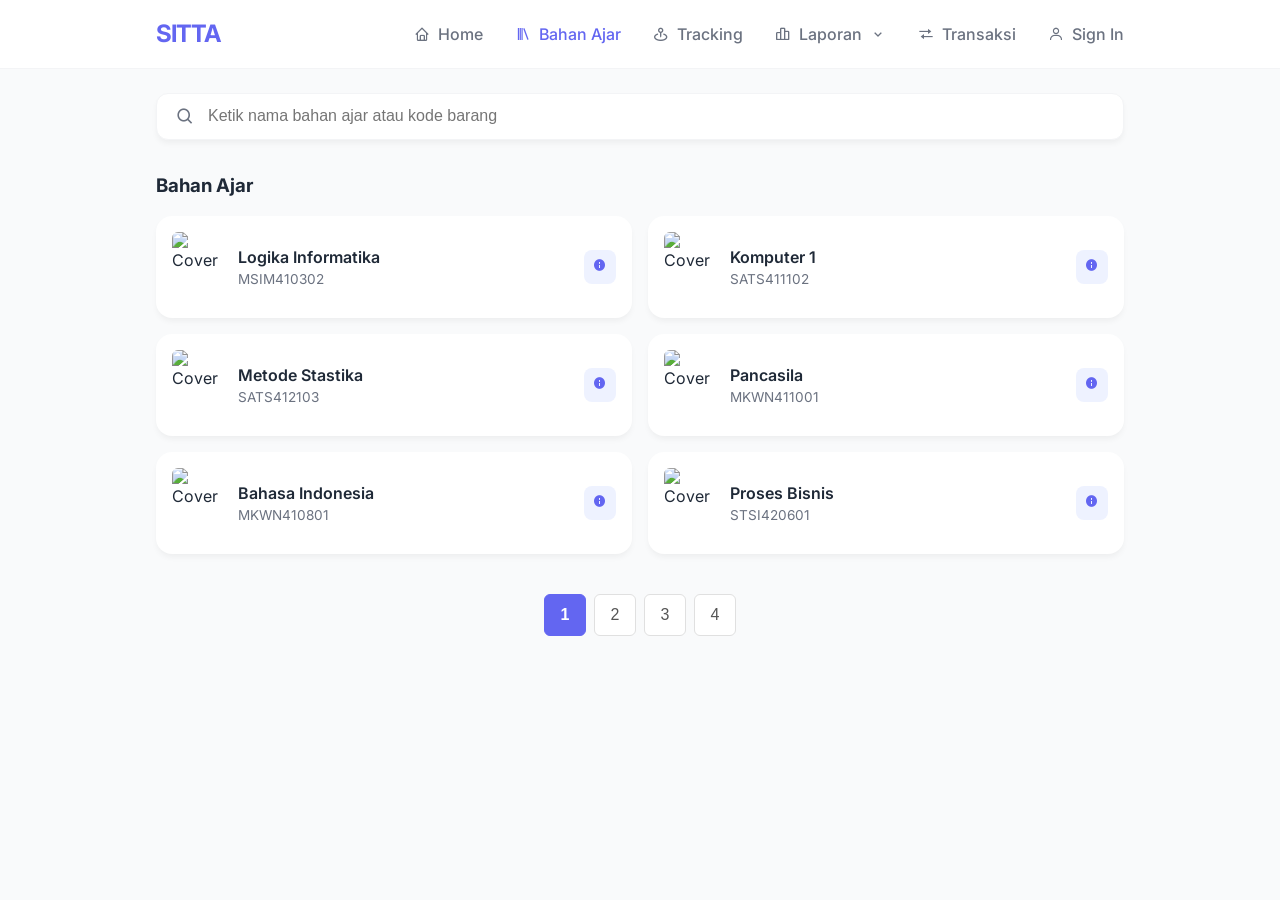
==== bahan-ajar.html @ e53c3ede "feat : dashboard tambah image dan fitur lainnya" ====
<!DOCTYPE html>
<html lang="en">

<head>
    <meta charset="UTF-8">
    <meta name="viewport" content="width=device-width, initial-scale=1.0">
    <title class="title">SITTA</title>
    <link rel="stylesheet" href="css/dashboard.css">
    <link rel="stylesheet" href="css/toast.css">
    <link href="https://fonts.googleapis.com/css2?family=Inter:wght@400;500;600;700&display=swap" rel="stylesheet">
    <link href='https://unpkg.com/boxicons@2.1.4/css/boxicons.min.css' rel='stylesheet'>
    <link rel="icon" href="data:;base64,iVBORw0KGgo=">
</head>

<body>

    <!-- HEADER -->
    <header class="main-header">
        <nav class="container nav-wrapper">
            <div class="logo">
                <h1>SITTA</h1>
            </div>
            <ul class="nav-menu" id="nav-menu">
                <li>
                    <a href="index.html" class="nav-link">
                        <i class="bx bx-home"></i><span>Home</span>
                    </a>
                </li>
                <li>
                    <a href="bahan-ajar.html" class="nav-link">
                        <i class="bx bx-library"></i><span>Bahan Ajar</span>
                    </a>
                </li>
                <li>
                    <a href="#" class="nav-link">
                        <i class="bx bx-map-pin"></i><span>Tracking</span>
                    </a>
                </li>
                <li class="dropdown-wrapper">
                    <a href="#" class="nav-link">
                        <i class='bx bx-bar-chart-alt-2'></i>
                        Laporan <i class='bx bx-chevron-down'></i>
                    </a>
                    <div class="dropdown-box">
                        <a href="#">Monitoring Progress DO Bahan Ajar</a>
                        <a href="#">Rekap Bahan Ajar</a>
                    </div>
                </li>
                <li>
                    <a href="#" class="nav-link">
                        <i class="bx bx-transfer"></i><span>Transaksi</span>
                    </a>
                </li>
                <li>
                    <a href="login.html" class="nav-link hidden log-in">
                        <i class="bx bx-user"></i><span>Sign In</span>
                    </a>
                    <a href="#" onclick="logout(event)" class="nav-link hidden log-out">
                        <i class="bx bx-power-off"></i><span>Logout</span>
                    </a>
                </li>
            </ul>

            <div class="nav-actions">
                <button class="icon-btn hidden log-in" onclick="sign(event)"><i class='bx bx-user-circle'></i></button>
                <button class="icon-btn hidden log-out" onclick="logout(event)"><i class='bx bx-power-off'></i></button>
            </div>
        </nav>
    </header>
    <!-- END HEADER -->

    <!-- CONTENT -->
    <main class="container">


        <section class="search-section">
            <div class="search-wrapper">
                <i class="bx bx-search"></i>
                <input type="text" onkeyup="cariData(this.value)" placeholder="Ketik nama bahan ajar atau kode barang">
            </div>
        </section>



        <section class="list-section">
            <div class="section-header">
                <h3>Bahan Ajar</h3>
            </div>
            <div class="book-list bahan-ajar-latest">

            </div>


            <div id="pagination-controls" class="pagination-flex">

            </div>
        </section>
    </main>
    <!-- END CONTENT -->

    <nav class="mobile-bottom-nav">
        <a href="index.html" class="nav-item">
            <i class='bx bx-home'></i>
            <span>Home</span>
        </a>
        <a href="bahan-ajar.html" class="nav-item">
            <i class='bx bx-library'></i>
            <span>Bahan Ajar</span>
        </a>
        <a href="#" class="nav-item">
            <i class='bx bx-map-pin'></i>
            <span>Tracking</span>
        </a>
        <a href="javascript:void(0)" class="nav-item" onclick="toggleLaporanMenu()">
            <i class='bx bx-line-chart'></i>
            <span>Laporan</span>
        </a>
        <a href="#" class="nav-item">
            <i class='bx bx-transfer'></i>
            <span>Transaksi</span>
        </a>
    </nav>

    <div class="mobile-overlay" id="laporan-overlay">
        <div class="overlay-content">
            <div class="overlay-body">
                <a href="#"><i class='bx bx-search-alt'></i> Monitoring Progress DO</a>
                <a href="#"><i class='bx bx-file'></i> Rekap Bahan Ajar</a>
            </div>
        </div>
    </div>


    <div class="toast-container" id="toastContainer">

    </div>

    <script src="js/data.js"></script>
    <script src="js/database.js"></script>
    <script src="js/script.js"></script>
    <script src="js/stok.js"></script>


</body>

</html>
---- css/dashboard.css ----
:root {
    --primary-color: #6366f1;
    --primary-light: #eef2ff;
    --text-main: #1f2937;
    --text-muted: #6b7280;
    --bg-body: #f9fafb;
    --bg-card: #ffffff;
    --border-color: #f3f4f6;
    --shadow: 0 4px 6px -1px rgba(0, 0, 0, 0.05);
}

* {
    margin: 0;
    padding: 0;
    box-sizing: border-box;
}

body {
    font-family: 'Inter', sans-serif;
    background-color: var(--bg-body);
    color: var(--text-main);
    line-height: 1.5;
    padding-bottom: 80px; 
}

.container {
    max-width: 1000px;
    margin: 0 auto;
    padding: 0 1.5rem;
}

main.container {
    margin-top: 2rem; 
    margin-bottom: 5rem; 
    display: block; 
}

.main-header {
    background: var(--bg-card);
    padding: 1rem 0;
    position: sticky;
    top: 0;
    z-index: 100;
    border-bottom: 1px solid var(--border-color);
}

.nav-wrapper {
    display: flex;
    justify-content: space-between;
    align-items: center;
}

.logo h1 {
    font-size: 1.5rem;
    font-weight: 700;
    color: var(--primary-color);
    letter-spacing: -1px;
}

.nav-menu {
    display: none;
    list-style: none;
    gap: 2rem;
}

.hidden {
    display: none !important;
}

.nav-link {
    text-decoration: none;
    color: var(--text-muted);
    font-weight: 500;
    display: flex;
    align-items: center;
    gap: 0.5rem;
    transition: color 0.3s;
}

.nav-link.active, .nav-link:hover {
    color: var(--primary-color);
}

.nav-actions {
    display: flex;
    gap: 0.5rem;
}

.icon-btn, .mobile-toggle {
    background: none;
    border: none;
    font-size: 1.5rem;
    color: var(--text-main);
    cursor: pointer;
    padding: 0.5rem;
}

.content-area {
    padding-top: 2rem;
}

.welcome-section h2 {
    font-size: 1.75rem;
    font-weight: 700;
    text-transform: capitalize;
}

.welcome-section p {
    color: var(--text-muted);
}

.search-section {
    margin: 1.5rem 0;
}

.search-wrapper {
    background: var(--bg-card);
    border: 1px solid var(--border-color);
    padding: 0.8rem 1.2rem;
    border-radius: 12px;
    display: flex;
    align-items: center;
    gap: 0.8rem;
    box-shadow: var(--shadow);
}

.search-wrapper input {
    border: none;
    outline: none;
    flex: 1;
    font-size: 1rem;
}

.search-wrapper i {
    color: var(--text-muted);
    font-size: 1.2rem;
}

.book-horizontal-scroll {
    display: flex;
    overflow-x: auto;
    gap: 1.5rem;
    padding: 1rem 0;
    scrollbar-width: none; 
}

.book-horizontal-scroll::-webkit-scrollbar {
    display: none; 
}

.book-card-vertical {
    min-width: 140px;
}

.book-cover {
    width: 140px;
    height: 200px;
    border-radius: 12px;
    margin-bottom: 0.8rem;
    overflow: hidden;
    box-shadow: var(--shadow);
}

.book-cover img {
    width: 100%;
    height: 100%;
    object-fit: cover;
}

.book-card-vertical h4 {
    font-size: 0.9rem;
    font-weight: 600;
    white-space: nowrap;
    overflow: hidden;
    text-overflow: ellipsis;
}

.section-header {
    display: flex;
    justify-content: space-between;
    align-items: center;
    margin-top: 2rem;
    margin-bottom: 1rem;
}

.book-list {
    display: flex;
    flex-direction: column;
    gap: 1rem;
}

.book-item {
    background: var(--bg-card);
    padding: 1rem;
    border-radius: 16px;
    display: flex;
    align-items: center;
    gap: 1rem;
    box-shadow: var(--shadow);
}

.thumb {
    width: 50px;
    height: 70px;
    border-radius: 6px;
    object-fit: cover;
}

.book-info {
    flex: 1;
}

.book-info h5 {
    font-size: 1rem;
    font-weight: 600;
}

.book-info p {
    font-size: 0.85rem;
    color: var(--text-muted);
}

.btn-click {
    background: var(--primary-light);
    color: var(--primary-color);
    border: none;
    padding: 0.6rem;
    border-radius: 8px;
    cursor: pointer;
}

.mobile-bottom-nav {
    position: fixed;
    bottom: 0;
    left: 0;
    right: 0;
    background: var(--bg-card);
    display: flex;
    justify-content: space-around;
    padding: 0.8rem 0.5rem;
    border-top: 1px solid var(--border-color);
    z-index: 1000;
}

.nav-item {
    text-decoration: none;
    color: var(--text-muted);
    display: flex;
    flex-direction: column;
    align-items: center;
    font-size: 0.7rem;
    gap: 4px;
}

.nav-item i {
    font-size: 1.4rem;
}

.nav-item.active {
    color: var(--primary-color);
}

.text-btn {
    background: var(--primary-light); 
    color: var(--primary-color);   
    border: none;
    padding: 6px 14px;
    border-radius: 20px;            
    font-size: 0.85rem;
    font-weight: 600;
    cursor: pointer;
    transition: all 0.3s ease;
    display: flex;
    align-items: center;
    gap: 4px;
    text-decoration: none;
}

.text-btn:hover {
    background: var(--primary-color);
    color: white;
    transform: translateY(-1px);
    box-shadow: 0 4px 12px rgba(99, 102, 241, 0.2);
}

.text-btn:active {
    transform: translateY(0);
}

.text-btn::after {
    content: '\eb72';
    font-family: 'boxicons';
    font-size: 1rem;
}

.badge-info {
    display: inline-flex;
    align-items: center;
    background: #eef2ff;
    color: #6366f1;
    padding: 4px 12px;
    border-radius: 20px;
    font-size: 0.75rem;
    font-weight: 500;
    margin-bottom: 10px;
    border: 1px solid #e0e7ff;
}



.time-display {
    display: flex;
    align-items: center;
    gap: 8px;
    color: #6b7280;
    font-size: 0.85rem;
    font-weight: 500;
}

.time-display i {
    color: #6366f1;
}


.mobile-overlay {
    position: fixed;
    top: 0;
    left: 0;
    width: 100%;
    height: 100%;
    background: rgba(0, 0, 0, 0.5);
    display: none;
    z-index: 2000;
    align-items: flex-end;
}

.mobile-overlay.show {
    display: flex;
}

.overlay-content {
    background: white;
    width: 100%;
    border-radius: 20px 20px 0 0;
    padding: 20px;
    animation: slideUp 0.3s ease-out;
}

@keyframes slideUp {
    from { transform: translateY(100%); }
    to { transform: translateY(0); }
}

.overlay-body a {
    display: flex;
    align-items: center;
    gap: 15px;
    padding: 15px;
    color: #333;
    text-decoration: none;
    border-bottom: 1px solid #f5f5f5;
}


.empty-state-container {
    width: 100%;
    padding: 60px 20px;
    display: flex;
    align-items: center;
    justify-content: center;
    border: 1px solid #f0f0f0;
    border-radius: 8px;
    background-color: #fafafa;
}

.empty-state-content {
    text-align: center;
}

.icon-wrapper {
    width: 70px;
    height: 70px;
    background-color: #f3f4f6;
    border-radius: 50%;
    display: flex;
    align-items: center;
    justify-content: center;
    margin: 0 auto 1.5rem;
}

.icon-wrapper i {
    font-size: 35px;
    color: #9ca3af;
}

.empty-state-content h3 {
    font-size: 1.1rem;
    font-weight: 500;
    color: #4b5563;
    margin-bottom: 0.5rem;
}

.empty-state-content p {
    font-size: 0.85rem;
    color: #9ca3af;
    max-width: 250px;
    margin: 0 auto;
    line-height: 1.4;
}


.pagination-flex {
    display: flex;
    justify-content: center;
    gap: 5px;
    margin: 30px 0;
    flex-wrap: wrap;
}

.pagination-flex button {
    min-width: 35px;
    height: 35px;
    padding: 0 5px;
    border: 1px solid #e0e0e0;
    background-color: #ffffff;
    border-radius: 6px;
    font-size: 14px;
    cursor: pointer;
    color: #555;
    transition: all 0.2s ease;
}

.pagination-flex button.active {
    background-color: var(--primary-color);
    color: white;
    border-color:var(--primary-color);
    font-weight: bold;
}

.detail-page {
    padding: 20px 0 100px 0; 
}

.detail-wrapper {
    background: #ffffff;
    border-radius: 24px;
    padding: 30px;
    box-shadow: 0 10px 30px rgba(93, 95, 239, 0.05);
}

.detail-header-actions {
    margin-bottom: 20px;
}

.back-btn {
    text-decoration: none;
    color: #5d5fef;
    font-weight: 600;
    display: flex;
    align-items: center;
    gap: 8px;
    transition: 0.3s;
}



.detail-main-row {
    display: flex;
    flex-direction: column-reverse;
    gap: 30px;
}

.badge-jenis {
    background: #f0f1ff;
    color: #5d5fef;
    padding: 6px 14px;
    border-radius: 8px;
    font-size: 0.75rem;
    font-weight: 700;
    letter-spacing: 1px;
}

#detail-nama {
    font-size: 1.8rem;
    color: #2d3436;
    margin: 15px 0 5px 0;
}

.detail-edisi {
    color: #636e72;
    font-size: 0.95rem;
    margin-bottom: 25px;
}

.detail-specs-grid {
    display: grid;
    grid-template-columns: 1fr;
    gap: 15px;
}

.spec-card {
    background: #fdfdfd;
    border: 1px solid #f1f2f6;
    padding: 15px;
    border-radius: 16px;
    display: flex;
    align-items: center;
    gap: 15px;
}

.spec-card.highlight {
    background: #f0f1ff;
    border-color: #d6d8ff;
}

.spec-icon {
    background: #ffffff;
    color: #5d5fef;
    width: 40px;
    height: 40px;
    display: flex;
    align-items: center;
    justify-content: center;
    border-radius: 12px;
    font-size: 1.3rem;
    box-shadow: 0 4px 10px rgba(0,0,0,0.03);
}

.spec-text label {
    display: block;
    font-size: 0.65rem;
    color: #888;
    text-transform: uppercase;
    font-weight: 700;
}

.spec-text span {
    font-size: 0.95rem;
    font-weight: 600;
    color: #2d3436;
}

.detail-image-section {
    display: flex;
    justify-content: center;
}

.main-cover {
    width: 100%;
    max-width: 240px;
    border-radius: 16px;
    box-shadow: 0 15px 35px rgba(0,0,0,0.1);
}

.detail-action-footer {
    display: flex;
    flex-direction: column;
    gap: 12px;
    margin-top: 40px;
    padding-top: 25px;
    border-top: 1.5px dashed #eee;
}

.btn-primary-sitta {
    background: #5d5fef;
    color: #fff;
    border: none;
    padding: 16px;
    border-radius: 14px;
    font-weight: 700;
    display: flex;
    align-items: center;
    justify-content: center;
    gap: 10px;
    cursor: pointer;
}

.btn-secondary-sitta {
    background: #fff;
    color: #5d5fef;
    border: 2px solid #5d5fef;
    padding: 14px;
    border-radius: 14px;
    font-weight: 700;
    display: flex;
    align-items: center;
    justify-content: center;
    gap: 10px;
    cursor: pointer;
}

@media (min-width: 768px) {
    .nav-menu {
        display: flex;
    }

    .mobile-toggle, .mobile-bottom-nav {
        display: none;
    }

    body {
        padding-bottom: 0;
    }

    .book-horizontal-scroll {
        flex-wrap: wrap;
        overflow: visible;
    }

    .book-list {
        display: grid;
        grid-template-columns: 1fr 1fr;
    }

    main.container {
        margin-top: 1.5rem; 
    }

    .welcome-section h2 {
        font-size: 1.25rem;
        letter-spacing: -0.5px;
    }

    .welcome-section p {
        font-size: 0.85rem;
    }

    .container {
        padding: 0 1rem; 
    }

    .nav-actions {
        display: none !important;
    }

    .dropdown-wrapper {
        position: relative;
    }

    .dropdown-box {
        display: none;
        position: absolute;
        top: 100%;
        left: 0;
        background: white;
        min-width: 240px;
        box-shadow: 0 8px 16px rgba(0,0,0,0.1);
        border-radius: 4px;
        z-index: 1000;
    }

    .dropdown-wrapper:hover .dropdown-box {
        display: block;
    }

    .dropdown-box a {
        display: block;
        padding: 12px 20px;
        color: #333;
        text-decoration: none;
    }

    .dropdown-box a:hover {
        background: #f8f9fa;
        color: var(--primary-color);
    }


    .pagination-flex {
        gap: 8px; 
        margin: 40px 0;
    }

    .pagination-flex button {
        min-width: 42px; 
        height: 42px;
        font-size: 16px;
    }

    .pagination-flex button:hover:not(.active) {
        background-color: #f0f1ff;
        border-color: #5d5fef;
        color: #5d5fef;
        transform: translateY(-2px);
        box-shadow: 0 4px 8px rgba(93, 95, 239, 0.15);
    }

   .detail-main-row {
        flex-direction: row;
        align-items: flex-start;
        justify-content: space-between;
    }

    .detail-info-section {
        flex: 1.2;
    }

    .detail-image-section {
        flex: 0.8;
        justify-content: flex-end;
    }

    .main-cover {
        max-width: 320px; 
    }

    .detail-specs-grid {
        grid-template-columns: repeat(2, 1fr); 
    }

    .detail-action-footer {
        flex-direction: row;
    }

    .btn-primary-sitta {
        padding: 16px 60px;
    }

}
---- css/toast.css ----
/* --- TOAST SYSTEM --- */
.toast-container {
    position: fixed;
    top: 25px;
    right: 25px;
    z-index: 10000;
    display: flex;
    flex-direction: column;
    gap: 12px;
    /* Default: container tidak menghalangi interaksi elemen di bawahnya */
    pointer-events: none; 
}

.toast {
    /* Saat muncul, toast bisa berinteraksi (diklik/close) */
    pointer-events: auto; 
    min-width: 320px;
    max-width: 420px;
    background: #ffffff;
    padding: 16px;
    border-radius: 16px;
    box-shadow: 0 10px 30px rgba(0, 0, 0, 0.1);
    display: flex;
    align-items: center;
    gap: 12px;
    border: 1px solid rgba(0, 0, 0, 0.05);
    animation: toastSlideIn 0.4s cubic-bezier(0.16, 1, 0.3, 1);
    transition: all 0.4s ease;
}

/* Variasi Warna */
.toast-success { border-left: 6px solid #10b981; }
.toast-error { border-left: 6px solid #ef4444; }
.toast-info { border-left: 6px solid #3b82f6; }

.toast-icon {
    width: 38px;
    height: 38px;
    border-radius: 12px;
    display: flex;
    align-items: center;
    justify-content: center;
    flex-shrink: 0;
}

/* Warna Icon Dinamis */
.toast-success .toast-icon { background: #ecfdf5; color: #10b981; }
.toast-error .toast-icon { background: #fef2f2; color: #ef4444; }
.toast-info .toast-icon { background: #eff6ff; color: #3b82f6; }

.toast-content {
    flex-grow: 1;
}

.toast-message {
    font-size: 14px;
    font-weight: 700;
    color: #1e293b;
    line-height: 1.4;
}

.toast-close {
    background: none;
    border: none;
    color: #cbd5e1;
    font-size: 22px;
    cursor: pointer;
    line-height: 1;
    padding: 4px;
    transition: color 0.2s;
}

.toast-close:hover { color: #64748b; }

/* Animasi Masuk */
@keyframes toastSlideIn {
    from { transform: translateX(100%) scale(0.9); opacity: 0; }
    to { transform: translateX(0) scale(1); opacity: 1; }
}

/* Animasi Keluar */
.toast.fade-out {
    opacity: 0;
    transform: translateX(50px) scale(0.9);
}

/* Mobile Friendly */
@media (max-width: 480px) {
    .toast-container {
        top: 20px;
        right: 20px;
        left: 20px;
    }
    .toast {
        min-width: unset;
        width: 100%;
    }
}
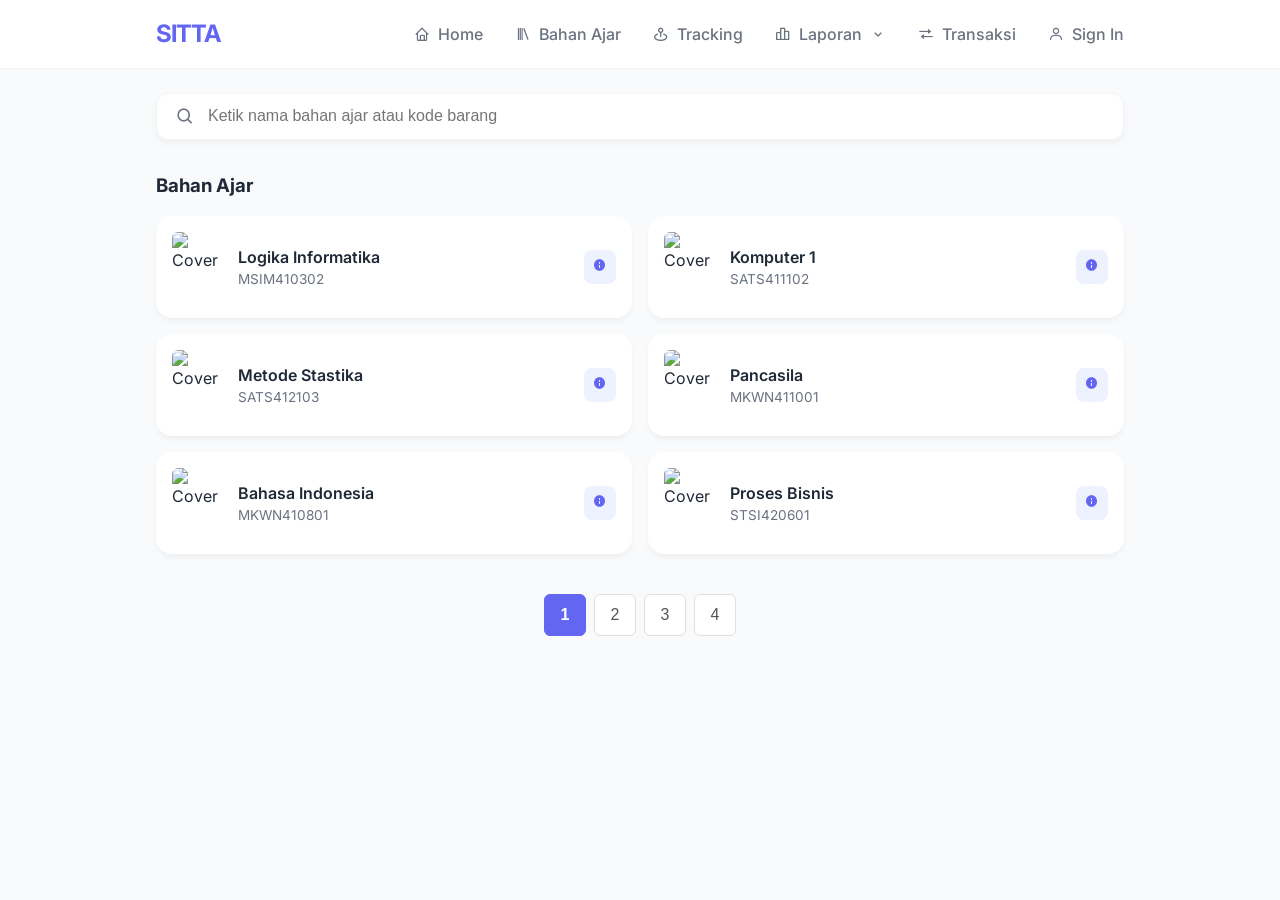
==== commit 680b2a7b: "feat: perbaikin error login dan membuat fungsi include header navbottom" ====
--- a/bahan-ajar.html
+++ b/bahan-ajar.html
@@ -15,57 +15,8 @@
 <body>
 
     <!-- HEADER -->
-    <header class="main-header">
-        <nav class="container nav-wrapper">
-            <div class="logo">
-                <h1>SITTA</h1>
-            </div>
-            <ul class="nav-menu" id="nav-menu">
-                <li>
-                    <a href="index.html" class="nav-link">
-                        <i class="bx bx-home"></i><span>Home</span>
-                    </a>
-                </li>
-                <li>
-                    <a href="bahan-ajar.html" class="nav-link">
-                        <i class="bx bx-library"></i><span>Bahan Ajar</span>
-                    </a>
-                </li>
-                <li>
-                    <a href="#" class="nav-link">
-                        <i class="bx bx-map-pin"></i><span>Tracking</span>
-                    </a>
-                </li>
-                <li class="dropdown-wrapper">
-                    <a href="#" class="nav-link">
-                        <i class='bx bx-bar-chart-alt-2'></i>
-                        Laporan <i class='bx bx-chevron-down'></i>
-                    </a>
-                    <div class="dropdown-box">
-                        <a href="#">Monitoring Progress DO Bahan Ajar</a>
-                        <a href="#">Rekap Bahan Ajar</a>
-                    </div>
-                </li>
-                <li>
-                    <a href="#" class="nav-link">
-                        <i class="bx bx-transfer"></i><span>Transaksi</span>
-                    </a>
-                </li>
-                <li>
-                    <a href="login.html" class="nav-link hidden log-in">
-                        <i class="bx bx-user"></i><span>Sign In</span>
-                    </a>
-                    <a href="#" onclick="logout(event)" class="nav-link hidden log-out">
-                        <i class="bx bx-power-off"></i><span>Logout</span>
-                    </a>
-                </li>
-            </ul>
+    <header class="main-header" id="nav-header">
 
-            <div class="nav-actions">
-                <button class="icon-btn hidden log-in" onclick="sign(event)"><i class='bx bx-user-circle'></i></button>
-                <button class="icon-btn hidden log-out" onclick="logout(event)"><i class='bx bx-power-off'></i></button>
-            </div>
-        </nav>
     </header>
     <!-- END HEADER -->
 
@@ -98,36 +49,15 @@
     </main>
     <!-- END CONTENT -->
 
-    <nav class="mobile-bottom-nav">
-        <a href="index.html" class="nav-item">
-            <i class='bx bx-home'></i>
-            <span>Home</span>
-        </a>
-        <a href="bahan-ajar.html" class="nav-item">
-            <i class='bx bx-library'></i>
-            <span>Bahan Ajar</span>
-        </a>
-        <a href="#" class="nav-item">
-            <i class='bx bx-map-pin'></i>
-            <span>Tracking</span>
-        </a>
-        <a href="javascript:void(0)" class="nav-item" onclick="toggleLaporanMenu()">
-            <i class='bx bx-line-chart'></i>
-            <span>Laporan</span>
-        </a>
-        <a href="#" class="nav-item">
-            <i class='bx bx-transfer'></i>
-            <span>Transaksi</span>
-        </a>
-    </nav>
 
+    <!-- NAV BOTTOm -->
+    <footer id="nav-bottom">
+
+    </footer>
+
+    <!-- OVERLAY LAPORAN -->
     <div class="mobile-overlay" id="laporan-overlay">
-        <div class="overlay-content">
-            <div class="overlay-body">
-                <a href="#"><i class='bx bx-search-alt'></i> Monitoring Progress DO</a>
-                <a href="#"><i class='bx bx-file'></i> Rekap Bahan Ajar</a>
-            </div>
-        </div>
+
     </div>
 
 
@@ -137,6 +67,9 @@
 
     <script src="js/data.js"></script>
     <script src="js/database.js"></script>
+    <script src="js/component/header.js"></script>
+    <script src="js/component/navBottom.js"></script>
+    <script src="js/component/mobileOverlay.js"></script>
     <script src="js/script.js"></script>
     <script src="js/stok.js"></script>
 
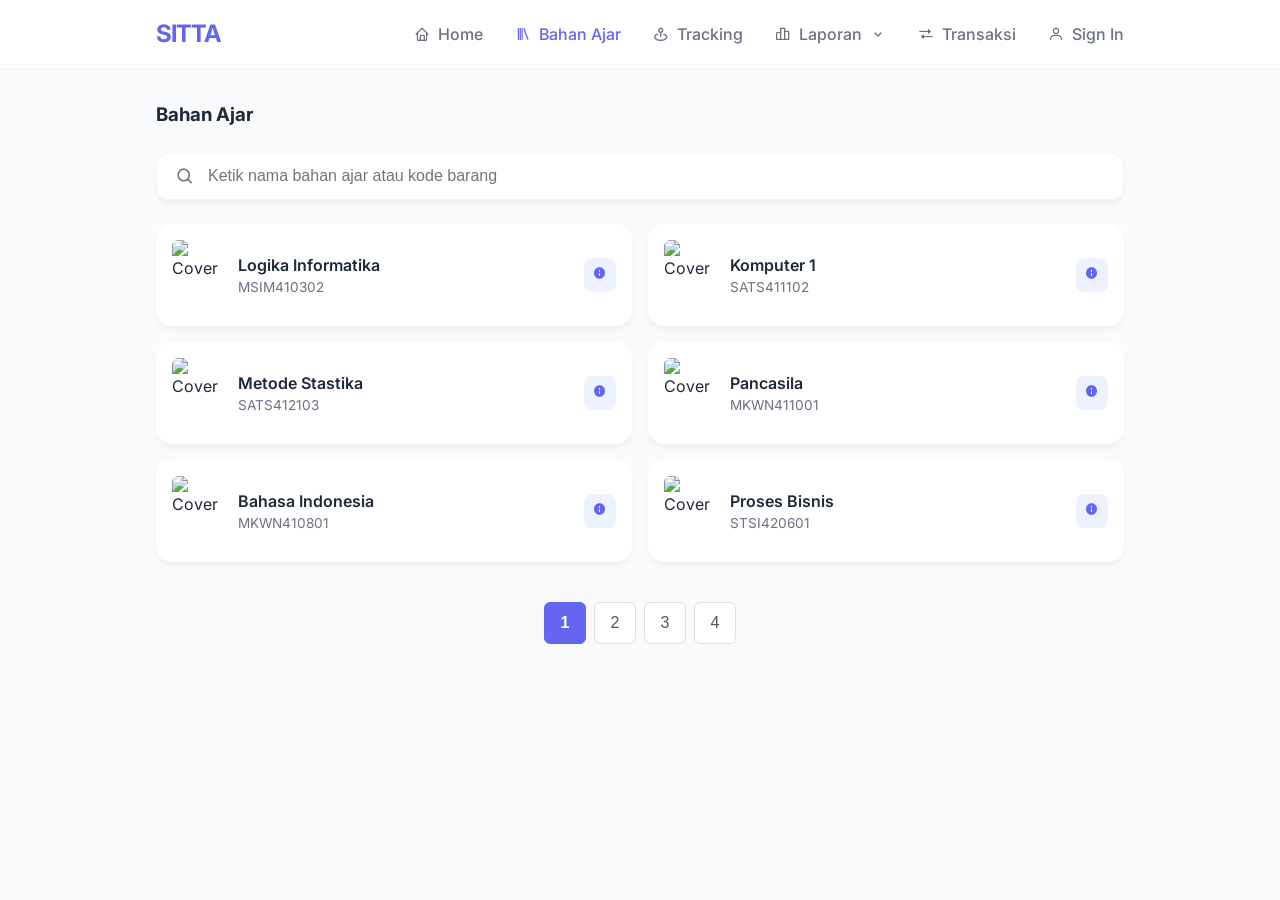
==== commit a28269cd: "feat: perbaikin semua fitur dan tambah fitur search tiap modul dll , serta update readme md" ====
--- a/bahan-ajar.html
+++ b/bahan-ajar.html
@@ -24,18 +24,21 @@
     <main class="container">
 
 
-        <section class="search-section">
-            <div class="search-wrapper">
-                <i class="bx bx-search"></i>
-                <input type="text" onkeyup="cariData(this.value)" placeholder="Ketik nama bahan ajar atau kode barang">
-            </div>
-        </section>
+
 
 
 
         <section class="list-section">
             <div class="section-header">
                 <h3>Bahan Ajar</h3>
+            </div>
+
+            <div class="search-section">
+                <div class="search-wrapper">
+                    <i class="bx bx-search"></i>
+                    <input type="text" onkeyup="cariData(this.value)"
+                        placeholder="Ketik nama bahan ajar atau kode barang">
+                </div>
             </div>
             <div class="book-list bahan-ajar-latest">
 
--- a/css/dashboard.css
+++ b/css/dashboard.css
@@ -197,6 +197,36 @@
     align-items: center;
     gap: 1rem;
     box-shadow: var(--shadow);
+}
+
+.book-item-rekap{
+    background: var(--bg-card);
+    padding: 1rem;
+    border-radius: 16px;
+    display: flex;
+    flex-direction: column;
+    align-items: center;
+    gap: 1rem;
+    box-shadow: var(--shadow);
+}
+
+.book-main {
+    display: flex;
+    align-items: center;
+    width: 100%;
+    gap: 12px;
+}
+
+.rekap-content-main {
+    display: flex;
+    flex-direction: column; 
+    width: 100%;
+    gap: 15px;
+}
+
+.wrapper-button-plus {
+    display: flex;
+    justify-content: flex-start; 
 }
 
 .thumb {
@@ -486,9 +516,9 @@
     margin: 15px 0 5px 0;
 }
 
-.detail-edisi {
+.detail-harga {
     color: #636e72;
-    font-size: 0.95rem;
+    font-size: 1rem;
     margin-bottom: 25px;
 }
 
@@ -562,7 +592,7 @@
 }
 
 .btn-primary-sitta {
-    background: #5d5fef;
+    background: var(--primary-color);
     color: #fff;
     border: none;
     padding: 16px;
@@ -575,10 +605,14 @@
     cursor: pointer;
 }
 
+.btn-primary-sitta:hover{
+    background-color: #4f52e0;
+}
+
 .btn-secondary-sitta {
     background: #fff;
-    color: #5d5fef;
-    border: 2px solid #5d5fef;
+    color: var(--primary-color);
+    border: 2px solid  var(--primary-color);
     padding: 14px;
     border-radius: 14px;
     font-weight: 700;
@@ -587,6 +621,287 @@
     justify-content: center;
     gap: 10px;
     cursor: pointer;
+}
+
+.btn-secondary-sitta:hover{
+    background-color: var(--primary-color);
+    color: #fff;
+}
+
+.tracking-card {
+    background: #fff;
+    border: 1px solid #edf2f7;
+    border-radius: 16px;
+    padding: 60px 20px;
+    display: flex;
+    justify-content: center;
+    align-items: center;
+    text-align: center;
+}
+
+.empty-icon-wrapper {
+    width: 60px;
+    height: 60px;
+    background: #f7fafc;
+    border-radius: 50%;
+    display: flex;
+    align-items: center;
+    justify-content: center;
+    margin: 0 auto 15px;
+}
+
+.empty-icon-wrapper i {
+    font-size: 1.8rem;
+    color: #cbd5e0;
+}
+
+.empty-content p {
+    color: #a0aec0;
+    font-size: 0.9rem;
+}
+
+.result-card {
+    background: #fff;
+    border: 1px solid #edf2f7;
+    border-radius: 16px;
+    padding: 20px;
+    box-shadow: 0 2px 10px rgba(0,0,0,0.02);
+    margin-bottom: 20px;
+}
+
+.result-header {
+    border-bottom: 1px solid #edf2f7;
+    padding-bottom: 15px;
+    margin-bottom: 20px;
+    display: flex;
+    justify-content: space-between;
+    align-items: flex-start;
+}
+
+.do-number {
+    font-size: 1rem;
+    font-weight: 700;
+    color: #2d3748;
+    margin: 0;
+}
+
+.status-badge {
+    background: #e6fffa;
+    color: #38b2ac;
+    padding: 4px 10px;
+    border-radius: 8px;
+    font-size: 0.75rem;
+    font-weight: 600;
+}
+
+.info-grid {
+    display: grid;
+    grid-template-columns: 1fr;
+    gap: 15px;
+}
+
+.info-item label {
+    display: block;
+    font-size: 0.75rem;
+    color: #a0aec0;
+    margin-bottom: 2px;
+}
+
+.info-item p {
+    font-size: 0.9rem;
+    font-weight: 600;
+    margin: 0;
+}
+
+.timeline {
+    margin-top: 25px;
+    border-top: 1px dashed #e2e8f0;
+    padding-top: 20px;
+}
+
+.timeline-item {
+    display: flex;
+    gap: 15px;
+    margin-bottom: 15px;
+}
+
+.timeline-icon {
+    display: flex;
+    flex-direction: column;
+    align-items: center;
+}
+
+.dot {
+    width: 10px;
+    height: 10px;
+    background: #5d5fef;
+    border-radius: 50%;
+}
+
+.line {
+    width: 2px;
+    flex-grow: 1;
+    background: #edf2f7;
+    margin: 4px 0;
+}
+
+.timeline-content p {
+    font-size: 0.85rem;
+    font-weight: 600;
+    margin: 0;
+}
+
+.timeline-content span {
+    font-size: 0.75rem;
+    color: #a0aec0;
+}
+
+.tracking-item-card {
+    background: #fff;
+    border: 1px solid #edf2f7;
+    border-radius: 20px; 
+    padding: 20px;
+    margin-bottom: 15px;
+    box-shadow: 0 4px 12px rgba(0, 0, 0, 0.03);
+    transition: transform 0.2s ease;
+}
+
+.tracking-item-content {
+    display: flex;
+    justify-content: space-between;
+    align-items: center;
+    gap: 15px;
+}
+
+.tracking-item-main {
+    flex-grow: 1;
+    display: flex;
+    flex-direction: column;
+    gap: 10px;
+}
+
+.item-name {
+    font-size: 1.1rem;
+    font-weight: 700;
+    color: #2d3748;
+    margin: 0;
+}
+
+.item-sub {
+    font-size: 0.9rem;
+    color: #a0aec0;
+    margin: 2px 0 0 0;
+}
+
+.estimasi-text {
+    font-size: 0.85rem;
+    color: #718096;
+    margin: 5px 0 0 0;
+}
+
+.detail-btn {
+    width: 45px;
+    height: 45px;
+    background: #f0f2ff; 
+    border: none;
+    border-radius: 12px;
+    color: var(--primary-color);
+    display: flex;
+    align-items: center;
+    justify-content: center;
+    cursor: pointer;
+    transition: all 0.3s ease;
+}
+
+.detail-btn i {
+    font-size: 1.4rem;
+}
+
+.detail-btn:hover {
+    background: #5d5fef;
+    color: #fff;
+}
+
+
+.price-text {
+    font-size: 1rem;
+    font-weight: 700;
+    color: var(--primary-color);
+    margin: 8px 0 0 0;
+    display: block;
+}
+
+.info-group {
+    display: flex;
+    flex-direction: column;
+}
+
+.status-badge {
+    background: #e6fffa;
+    color: #38b2ac;
+    padding: 6px 12px;
+    border-radius: 10px;
+    font-size: 0.8rem;
+    font-weight: 600;
+    display: inline-block;
+    margin-bottom: 5px;
+}
+
+.progress-section {
+    width: 100%; 
+    margin-top: 15px;
+    padding-top: 10px;
+}
+
+.progress-bar-bg {
+    width: 100%;
+    height: 6px;
+    background: #edf2f7;
+    border-radius: 10px;
+    overflow: hidden;
+}
+
+.progress-bar-fill {
+    height: 100%;
+    background: var(--primary-color);
+    transition: width 0.5s ease-in-out;
+}
+
+.progress-text {
+    display: flex;
+    justify-content: flex-end;
+    margin-top: 6px;
+}
+
+.progress-text span {
+    font-size: 0.7rem;
+    font-weight: 700;
+    color: #a0aec0;
+    text-transform: uppercase;
+}
+
+
+.btn-add {
+    background-color: #28a745;
+    color: white;
+    border: none;
+    padding: 5px 12px;
+    border-radius: 6px;
+    cursor: pointer;
+    font-size: 14px;
+    display: flex;
+    align-items: center;
+    gap: 5px; 
+    transition: background 0.3s ease;
+    margin-left: 10px; 
+}
+
+.btn-add:hover {
+    background-color: #218838;
+}
+
+.btn-add i {
+    font-size: 18px;
 }
 
 @media (min-width: 768px) {
@@ -665,6 +980,10 @@
         color: var(--primary-color);
     }
 
+    .dropdown-box.active{
+        color: var(--primary-color) !important;
+    }
+
 
     .pagination-flex {
         gap: 8px; 
@@ -716,4 +1035,34 @@
         padding: 16px 60px;
     }
 
+    .info-grid {
+        grid-template-columns: repeat(3, 1fr);
+    }
+    
+    .result-card {
+        padding: 30px;
+    }
+
+
+    .tracking-item-main {
+        flex-direction: row;
+        align-items: center;
+        justify-content: space-between;
+        padding-right: 30px;
+    }
+    
+    .info-meta {
+        text-align: right;
+    }
+
+
+    .rekap-content-main {
+        flex-direction: row; 
+        justify-content: space-between; 
+        align-items: center;
+    }
+
+    .wrapper-button-plus {
+        justify-content: flex-end; 
+    }
 }
